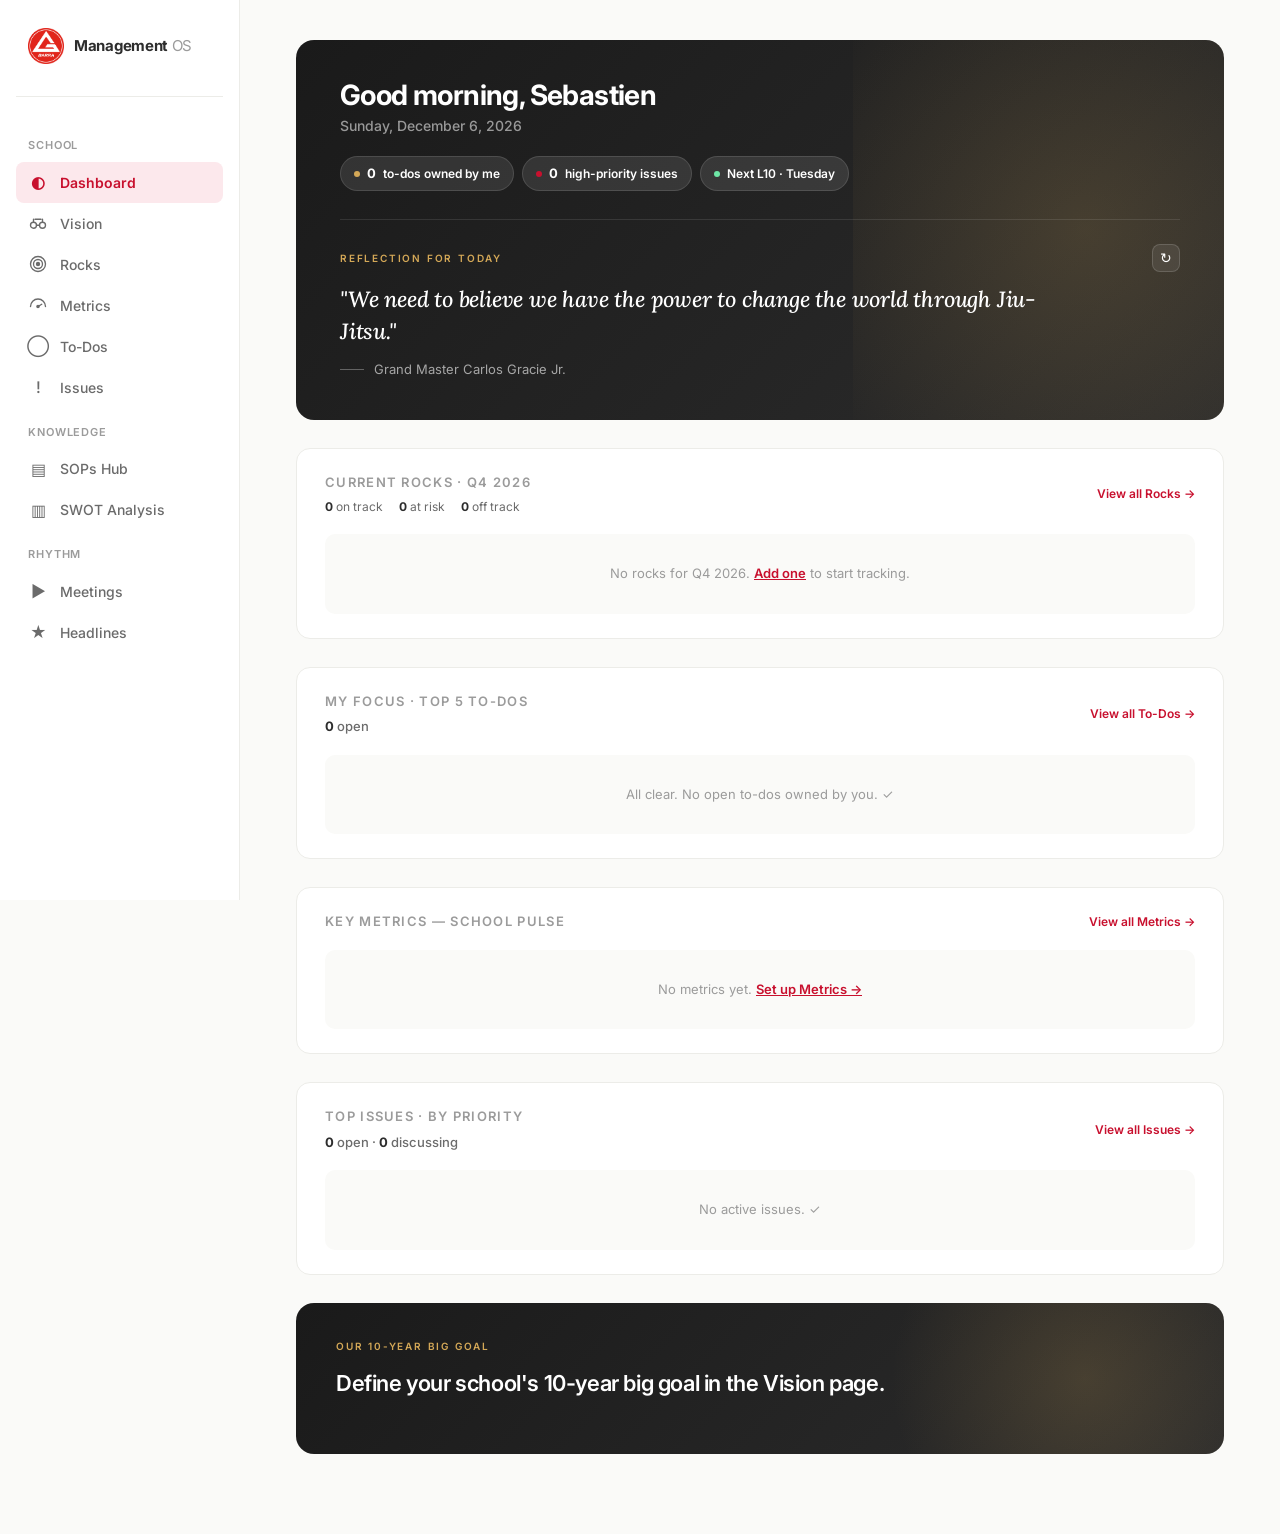
==== dashboard.html @ d7fe1050 "Add files via upload" ====
<!DOCTYPE html>
<html lang="en">
<head>
<meta charset="UTF-8">
<meta name="viewport" content="width=device-width, initial-scale=1.0">
<title>GB Platform — Dashboard</title>
<link href="https://fonts.googleapis.com/css2?family=Inter:wght@300;400;500;600;700;800&family=Lora:ital,wght@1,400;1,500&display=swap" rel="stylesheet">
<style>
  * { margin: 0; padding: 0; box-sizing: border-box; }

  :root {
    --gb-red: #C8102E;
    --gb-red-soft: #FCE8EC;
    --gb-dark: #1A1A1A;
    --text: #2D2D2D;
    --text-soft: #6B6B6B;
    --text-faint: #9B9B9B;
    --bg: #FAFAF8;
    --card: #FFFFFF;
    --border: #ECECE8;
    --accent: #D4A857;
    --green: #4A8F5E;
    --green-soft: #E8F4EC;
    --amber: #D97706;
    --amber-soft: #FEF3E2;
    --blue: #2563EB;
    --blue-soft: #DBEAFE;
    --purple: #6B46C1;
    --purple-soft: #EDE9FE;
    --shadow-sm: 0 1px 2px rgba(0,0,0,0.04);
    --shadow-md: 0 4px 16px rgba(0,0,0,0.06);
    --shadow-lg: 0 12px 32px rgba(0,0,0,0.10);
  }

  body {
    font-family: 'Inter', -apple-system, BlinkMacSystemFont, sans-serif;
    background: var(--bg);
    color: var(--text);
    line-height: 1.5;
    -webkit-font-smoothing: antialiased;
  }
  .app { display: grid; grid-template-columns: 240px 1fr; min-height: 100vh; }

  /* === SIDEBAR === */
  .sidebar {
    background: #FFFFFF;
    border-right: 1px solid var(--border);
    padding: 28px 16px;
    position: sticky; top: 0; height: 100vh;
  }
  .logo {
    display: flex; align-items: center; gap: 10px;
    padding: 0 12px 32px; border-bottom: 1px solid var(--border); margin-bottom: 24px;
  }
  .logo-mark { width: 36px; height: 36px; display: flex; align-items: center; justify-content: center; flex-shrink: 0; }
  .logo-mark img { width: 100%; height: 100%; display: block; object-fit: contain; }
  .logo-text { font-weight: 700; font-size: 15px; letter-spacing: -0.3px; }
  .logo-text span { color: var(--text-faint); font-weight: 400; }

  .nav-section {
    font-size: 11px; text-transform: uppercase; letter-spacing: 0.08em;
    color: var(--text-faint); padding: 16px 12px 8px; font-weight: 600;
  }
  .nav-item {
    display: flex; align-items: center; gap: 12px;
    padding: 10px 12px; border-radius: 8px;
    color: var(--text-soft); cursor: pointer;
    font-size: 14px; font-weight: 500; transition: all 0.15s;
  }
  .nav-item:hover { background: var(--bg); color: var(--text); }
  .nav-item.active { background: var(--gb-red-soft); color: var(--gb-red); font-weight: 600; }
  .nav-item .icon { font-size: 16px; width: 20px; height: 20px; display: inline-flex; align-items: center; justify-content: center; flex-shrink: 0; }
  .nav-item .icon svg { width: 18px; height: 18px; }

  /* === MAIN === */
  .main {
    padding: 40px 56px 80px;
    max-width: 1200px;
    display: flex;
    flex-direction: column;
    gap: 28px;
  }

  /* === GREETING / QUOTE === */
  .greeting-card {
    background: linear-gradient(135deg, #1A1A1A 0%, #2C2C2C 100%);
    color: white;
    border-radius: 18px;
    padding: 40px 44px;
    position: relative;
    overflow: hidden;
  }
  .greeting-card::after {
    content: '';
    position: absolute;
    top: -50%; right: -10%;
    width: 50%; height: 200%;
    background: radial-gradient(circle, rgba(212,168,87,0.18), transparent 70%);
    pointer-events: none;
  }
  .greeting-top {
    display: flex;
    justify-content: space-between;
    align-items: flex-start;
    margin-bottom: 28px;
    position: relative;
    z-index: 1;
    gap: 20px;
    flex-wrap: wrap;
  }
  .greeting-hello {
    font-size: 28px;
    font-weight: 700;
    letter-spacing: -0.6px;
    line-height: 1.1;
    margin-bottom: 4px;
  }
  .greeting-date {
    font-size: 14px;
    color: rgba(255,255,255,0.55);
    font-weight: 500;
  }
  .greeting-chips {
    display: flex;
    gap: 8px;
    flex-wrap: wrap;
  }
  .chip {
    display: inline-flex;
    align-items: center;
    gap: 7px;
    background: rgba(255,255,255,0.1);
    border: 1px solid rgba(255,255,255,0.12);
    color: white;
    padding: 7px 13px;
    border-radius: 20px;
    font-size: 12px;
    font-weight: 600;
    cursor: pointer;
    transition: all 0.15s;
  }
  .chip:hover { background: rgba(255,255,255,0.18); }
  .chip strong { font-weight: 700; font-size: 13px; }
  .chip .chip-dot { width: 6px; height: 6px; border-radius: 50%; }
  .chip-dot.red { background: var(--gb-red); }
  .chip-dot.amber { background: var(--accent); }
  .chip-dot.green { background: #6EE7A6; }

  .quote-block {
    position: relative;
    z-index: 1;
    border-top: 1px solid rgba(255,255,255,0.1);
    padding-top: 24px;
  }
  .quote-label {
    font-size: 10px;
    text-transform: uppercase;
    letter-spacing: 0.18em;
    color: var(--accent);
    font-weight: 600;
    margin-bottom: 12px;
  }
  .quote-text {
    font-family: 'Lora', Georgia, serif;
    font-style: italic;
    font-size: 22px;
    line-height: 1.45;
    color: white;
    font-weight: 500;
    margin-bottom: 12px;
    max-width: 720px;
    letter-spacing: -0.2px;
  }
  .quote-author {
    font-size: 13px;
    color: rgba(255,255,255,0.6);
    display: flex;
    align-items: center;
    gap: 10px;
  }
  .quote-author::before {
    content: '';
    width: 24px; height: 1px;
    background: rgba(255,255,255,0.3);
  }
  .quote-refresh {
    background: rgba(255,255,255,0.08);
    border: 1px solid rgba(255,255,255,0.15);
    color: white;
    width: 28px; height: 28px;
    border-radius: 8px;
    cursor: pointer;
    font-size: 14px;
    transition: all 0.15s;
    margin-left: auto;
    display: inline-flex; align-items: center; justify-content: center;
  }
  .quote-refresh:hover { background: rgba(255,255,255,0.18); transform: rotate(90deg); }

  /* === SECTION === */
  .section {
    background: white;
    border: 1px solid var(--border);
    border-radius: 14px;
    padding: 24px 28px;
  }
  .section-header {
    display: flex;
    justify-content: space-between;
    align-items: center;
    margin-bottom: 18px;
  }
  .section-title {
    font-size: 13px;
    text-transform: uppercase;
    letter-spacing: 0.1em;
    color: var(--text-faint);
    font-weight: 600;
  }
  .section-meta {
    font-size: 13px;
    color: var(--text-soft);
    font-weight: 500;
  }
  .view-all-link {
    font-size: 12px;
    color: var(--gb-red);
    font-weight: 600;
    text-decoration: none;
    transition: opacity 0.15s;
  }
  .view-all-link:hover { opacity: 0.7; }

  /* === ROCKS LIST === */
  .rock-list { display: flex; flex-direction: column; gap: 4px; }
  .rock-row {
    display: grid;
    grid-template-columns: 1fr 180px 60px 110px;
    gap: 16px;
    align-items: center;
    padding: 12px 0;
    cursor: pointer;
    transition: opacity 0.15s;
  }
  .rock-row + .rock-row { border-top: 1px solid var(--border); }
  .rock-row:hover { opacity: 0.7; }
  .rock-row.done { opacity: 0.55; }
  .rock-row.done .rock-title { text-decoration: line-through; color: var(--text-soft); }
  .rock-title {
    font-size: 14px;
    font-weight: 600;
    color: var(--gb-dark);
    overflow: hidden;
    text-overflow: ellipsis;
    white-space: nowrap;
  }
  .rock-progress-bar {
    height: 6px;
    background: var(--border);
    border-radius: 3px;
    overflow: hidden;
  }
  .rock-progress-fill {
    height: 100%;
    border-radius: 3px;
  }
  .rock-progress-fill.on-track { background: var(--green); }
  .rock-progress-fill.at-risk { background: var(--amber); }
  .rock-progress-fill.off-track { background: var(--gb-red); }
  .rock-progress-fill.done { background: var(--text-soft); }
  .rock-progress-pct {
    font-size: 12px;
    font-weight: 700;
    color: var(--text);
    text-align: right;
    font-feature-settings: "tnum";
  }
  .status-pill {
    display: inline-flex;
    align-items: center;
    gap: 5px;
    padding: 3px 10px;
    border-radius: 12px;
    font-size: 11px;
    font-weight: 700;
    text-transform: uppercase;
    letter-spacing: 0.04em;
    width: fit-content;
  }
  .status-pill .dot { width: 5px; height: 5px; border-radius: 50%; }
  .status-pill.on-track { background: var(--green-soft); color: var(--green); }
  .status-pill.on-track .dot { background: var(--green); }
  .status-pill.at-risk { background: var(--amber-soft); color: var(--amber); }
  .status-pill.at-risk .dot { background: var(--amber); }
  .status-pill.off-track { background: var(--gb-red-soft); color: var(--gb-red); }
  .status-pill.off-track .dot { background: var(--gb-red); }
  .status-pill.done { background: var(--bg); color: var(--text-soft); border: 1px solid var(--border); }
  .status-pill.done .dot { background: var(--text-soft); }

  .rocks-summary {
    display: flex;
    gap: 16px;
    align-items: center;
    font-size: 12px;
    color: var(--text-soft);
  }
  .rocks-summary span strong { color: var(--text); font-weight: 700; }

  /* === TO-DOS === */
  .todo-list { display: flex; flex-direction: column; gap: 4px; }
  .todo-row {
    display: grid;
    grid-template-columns: 24px 1fr 110px 100px;
    gap: 12px;
    align-items: center;
    padding: 12px 0;
    transition: opacity 0.15s;
  }
  .todo-row + .todo-row { border-top: 1px solid var(--border); }
  .todo-row.done .todo-title { text-decoration: line-through; color: var(--text-faint); }
  .todo-row.done { opacity: 0.55; }
  .todo-check {
    width: 22px; height: 22px;
    border-radius: 50%;
    border: 2px solid var(--border);
    background: white;
    display: flex; align-items: center; justify-content: center;
    color: white; font-size: 11px;
    cursor: pointer;
    transition: all 0.15s;
  }
  .todo-check:hover { border-color: var(--green); }
  .todo-check.done { background: var(--green); border-color: var(--green); }
  .todo-title {
    font-size: 14px;
    font-weight: 500;
    color: var(--text);
    overflow: hidden;
    text-overflow: ellipsis;
    white-space: nowrap;
    cursor: pointer;
  }
  .todo-title:hover { color: var(--gb-red); }
  .todo-status {
    font-size: 11px;
    font-weight: 700;
    padding: 3px 8px;
    border-radius: 10px;
    text-transform: uppercase;
    letter-spacing: 0.04em;
    width: fit-content;
  }
  .todo-status.not-started { background: var(--bg); color: var(--text-soft); border: 1px solid var(--border); }
  .todo-status.in-progress { background: var(--blue-soft); color: var(--blue); }
  .todo-status.blocked { background: var(--gb-red-soft); color: var(--gb-red); }
  .todo-due {
    font-size: 12px;
    color: var(--text-soft);
    font-weight: 500;
    font-feature-settings: "tnum";
    text-align: right;
  }
  .todo-due.overdue { color: var(--gb-red); font-weight: 700; }
  .todo-due.soon { color: var(--amber); font-weight: 600; }

  /* === KPI GRID === */
  .kpi-grid {
    display: grid;
    grid-template-columns: repeat(4, 1fr);
    gap: 14px;
  }
  .kpi-card {
    background: white;
    border: 1px solid var(--border);
    border-radius: 14px;
    padding: 20px;
    cursor: pointer;
    transition: all 0.15s;
    position: relative;
    display: flex;
    flex-direction: column;
    gap: 10px;
    min-height: 180px;
  }
  .kpi-card:hover {
    border-color: var(--text-soft);
    transform: translateY(-2px);
    box-shadow: var(--shadow-md);
  }
  .kpi-card.on-track { border-top: 3px solid var(--green); }
  .kpi-card.at-risk { border-top: 3px solid var(--amber); }
  .kpi-card.off-track { border-top: 3px solid var(--gb-red); }
  .kpi-name {
    font-size: 12px;
    font-weight: 600;
    color: var(--text-soft);
    line-height: 1.3;
  }
  .kpi-value {
    font-size: 28px;
    font-weight: 700;
    letter-spacing: -1px;
    color: var(--gb-dark);
    line-height: 1;
  }
  .kpi-value .unit {
    font-size: 14px;
    color: var(--text-faint);
    font-weight: 500;
  }
  .kpi-meta {
    display: flex;
    align-items: center;
    justify-content: space-between;
    font-size: 11px;
    color: var(--text-soft);
  }
  .kpi-trend {
    font-weight: 700;
    padding: 2px 7px;
    border-radius: 5px;
  }
  .kpi-trend.up-good, .kpi-trend.down-good { background: var(--green-soft); color: var(--green); }
  .kpi-trend.up-bad, .kpi-trend.down-bad { background: var(--gb-red-soft); color: var(--gb-red); }
  .kpi-trend.flat { background: var(--bg); color: var(--text-soft); }
  .kpi-sparkline {
    margin-top: auto;
    height: 38px;
  }

  /* === ISSUES === */
  .issue-list { display: flex; flex-direction: column; gap: 4px; }
  .issue-row {
    display: grid;
    grid-template-columns: 80px 1fr 130px 100px;
    gap: 14px;
    align-items: center;
    padding: 12px 0;
    cursor: pointer;
    transition: opacity 0.15s;
  }
  .issue-row + .issue-row { border-top: 1px solid var(--border); }
  .issue-row:hover { opacity: 0.7; }
  .priority-pill {
    display: inline-flex; align-items: center; gap: 5px;
    padding: 3px 9px; border-radius: 12px;
    font-size: 10px; font-weight: 700;
    text-transform: uppercase; letter-spacing: 0.05em;
    width: fit-content;
  }
  .priority-pill .dot { width: 5px; height: 5px; border-radius: 50%; }
  .priority-pill.critical { background: var(--gb-red); color: white; }
  .priority-pill.critical .dot { background: white; }
  .priority-pill.high { background: var(--gb-red-soft); color: var(--gb-red); }
  .priority-pill.high .dot { background: var(--gb-red); }
  .priority-pill.medium { background: var(--amber-soft); color: var(--amber); }
  .priority-pill.medium .dot { background: var(--amber); }
  .priority-pill.low { background: var(--bg); color: var(--text-soft); border: 1px solid var(--border); }
  .priority-pill.low .dot { background: var(--text-soft); }
  .issue-title {
    font-size: 14px;
    font-weight: 600;
    color: var(--gb-dark);
    overflow: hidden;
    text-overflow: ellipsis;
    white-space: nowrap;
  }
  .issue-category {
    font-size: 11px;
    color: var(--text-soft);
    font-weight: 500;
    overflow: hidden;
    text-overflow: ellipsis;
  }

  /* === VISION CARD === */
  .vision-card {
    background: linear-gradient(135deg, #1A1A1A 0%, #2C2C2C 100%);
    color: white;
    border-radius: 18px;
    padding: 36px 40px;
    position: relative;
    overflow: hidden;
    cursor: pointer;
    transition: transform 0.2s;
  }
  .vision-card:hover { transform: translateY(-2px); }
  .vision-card::after {
    content: '';
    position: absolute;
    top: -50%; right: -10%;
    width: 50%; height: 200%;
    background: radial-gradient(circle, rgba(212,168,87,0.18), transparent 70%);
  }
  .vision-label {
    font-size: 10px;
    text-transform: uppercase;
    letter-spacing: 0.18em;
    color: var(--accent);
    font-weight: 600;
    margin-bottom: 14px;
    position: relative; z-index: 1;
  }
  .vision-statement {
    font-size: 22px;
    font-weight: 600;
    line-height: 1.4;
    color: white;
    letter-spacing: -0.4px;
    margin-bottom: 20px;
    max-width: 720px;
    position: relative; z-index: 1;
  }
  .vision-meta {
    display: flex; gap: 26px;
    font-size: 13px;
    color: rgba(255,255,255,0.6);
    position: relative; z-index: 1;
  }
  .vision-meta strong { color: white; font-weight: 700; font-size: 15px; }

  /* === EMPTY STATES === */
  .empty {
    padding: 30px 20px;
    text-align: center;
    color: var(--text-faint);
    font-size: 13px;
    background: var(--bg);
    border-radius: 10px;
  }

  /* === SVG sparkline === */
  .sparkline {
    width: 100%;
    height: 100%;
    display: block;
  }
</style>
</head>
<body>

<div class="app">
  <aside class="sidebar">
    <div class="logo">
      <div class="logo-mark"><img src="gracie-barra-logo.png.png" alt="Gracie Barra"></div>
      <div class="logo-text">Management <span>OS</span></div>
    </div>

    <div class="nav-section">School</div>
    <div class="nav-item active"><span class="icon">◐</span> Dashboard</div>
    <div class="nav-item" onclick="location.href='vision.html'"><span class="icon"><svg viewBox="0 0 24 24" fill="none" stroke="currentColor" stroke-width="1.8" stroke-linecap="round" stroke-linejoin="round"><circle cx="6" cy="15" r="4"/><circle cx="18" cy="15" r="4"/><path d="M6 11V7m12 4V7M8 7h8"/><path d="M10 15h4"/></svg></span> Vision</div>
    <div class="nav-item" onclick="location.href='rocks.html'"><span class="icon"><svg viewBox="0 0 24 24" fill="none" stroke="currentColor" stroke-width="1.8" stroke-linecap="round" stroke-linejoin="round"><circle cx="12" cy="12" r="10"/><circle cx="12" cy="12" r="6"/><circle cx="12" cy="12" r="2" fill="currentColor"/></svg></span> Rocks</div>
    <div class="nav-item" onclick="location.href='metrics.html'"><span class="icon"><svg viewBox="0 0 24 24" fill="none" stroke="currentColor" stroke-width="1.8" stroke-linecap="round" stroke-linejoin="round"><path d="M2 14a10 10 0 0 1 20 0"/><path d="M12 14l5-3"/><circle cx="12" cy="14" r="1.5" fill="currentColor"/></svg></span> Metrics</div>
    <div class="nav-item" onclick="location.href='todos.html'"><span class="icon">◯</span> To-Dos</div>
    <div class="nav-item" onclick="location.href='issues.html'"><span class="icon">!</span> Issues</div>

    <div class="nav-section">Knowledge</div>
    <div class="nav-item" onclick="location.href='sops.html'"><span class="icon">▤</span> SOPs Hub</div>
    <div class="nav-item" onclick="location.href='swot.html'"><span class="icon">▥</span> SWOT Analysis</div>

    <div class="nav-section">Rhythm</div>
    <div class="nav-item" onclick="location.href='meetings.html'"><span class="icon">▶</span> Meetings</div>
    <div class="nav-item"><span class="icon">★</span> Headlines</div>
  </aside>

  <main class="main">
    <!-- GREETING -->
    <section class="greeting-card">
      <div class="greeting-top">
        <div>
          <div class="greeting-hello" id="greetingHello">Good morning, Sebastien</div>
          <div class="greeting-date" id="greetingDate"></div>
        </div>
        <div class="greeting-chips" id="greetingChips"></div>
      </div>
      <div class="quote-block">
        <div class="quote-label" style="display:flex; align-items:center; justify-content:space-between;">
          <span>Reflection for today</span>
          <button class="quote-refresh" onclick="nextQuote()" title="Show another quote">↻</button>
        </div>
        <div class="quote-text" id="quoteText"></div>
        <div class="quote-author" id="quoteAuthor"></div>
      </div>
    </section>

    <!-- CURRENT ROCKS -->
    <section class="section">
      <div class="section-header">
        <div>
          <div class="section-title">Current Rocks · <span id="rocksQuarter"></span></div>
          <div class="rocks-summary" id="rocksSummary" style="margin-top: 6px;"></div>
        </div>
        <a class="view-all-link" href="rocks.html">View all Rocks →</a>
      </div>
      <div id="rocksList"></div>
    </section>

    <!-- TOP TO-DOS -->
    <section class="section">
      <div class="section-header">
        <div>
          <div class="section-title">My Focus · Top 5 To-Dos</div>
          <div class="section-meta" id="todosMeta" style="margin-top: 6px;"></div>
        </div>
        <a class="view-all-link" href="todos.html">View all To-Dos →</a>
      </div>
      <div id="todosList"></div>
    </section>

    <!-- KEY METRICS -->
    <section class="section">
      <div class="section-header">
        <div class="section-title">Key Metrics — School Pulse</div>
        <a class="view-all-link" href="metrics.html">View all Metrics →</a>
      </div>
      <div class="kpi-grid" id="kpiGrid"></div>
    </section>

    <!-- TOP ISSUES -->
    <section class="section">
      <div class="section-header">
        <div>
          <div class="section-title">Top Issues · By Priority</div>
          <div class="section-meta" id="issuesMeta" style="margin-top: 6px;"></div>
        </div>
        <a class="view-all-link" href="issues.html">View all Issues →</a>
      </div>
      <div id="issuesList"></div>
    </section>

    <!-- VISION TOUCHSTONE -->
    <section class="vision-card" onclick="location.href='vision.html'">
      <div class="vision-label" id="visionLabel">The Long Game</div>
      <div class="vision-statement" id="visionStatement"></div>
      <div class="vision-meta" id="visionMeta"></div>
    </section>
  </main>
</div>

<script>
  // ============================================================
  // QUOTES — Carlos Gracie Jr. + Gracie Barra philosophy
  // Edit this array to add your own real quotes from your archive.
  // ============================================================
  const QUOTES = [
    { text: "We need to believe we have the power to change the world through Jiu-Jitsu.", author: "Grand Master Carlos Gracie Jr." },
    { text: "Jiu-Jitsu for everyone.", author: "Grand Master Carlos Gracie Jr." },
    { text: "Organized for the brotherhood.", author: "Gracie Barra philosophy" },
    { text: "On the mat we are all equal — there is no rank for character.", author: "Gracie Barra philosophy" },
    { text: "The black belt is a white belt who never stopped showing up.", author: "Jiu-Jitsu wisdom" },
    { text: "Leave your ego at the door of the academy.", author: "Gracie Barra philosophy" },
    { text: "Discipline is the bridge between the school you have and the school you want.", author: "Leadership wisdom" },
    { text: "A great academy is not built in a day — it is built every day.", author: "Gracie Barra philosophy" },
    { text: "Lead by example, on the mat and off it.", author: "Gracie Barra philosophy" }
  ];

  // ============================================================
  // STORAGE KEYS — pull data from the other modules
  // ============================================================
  const ROCKS_KEY = 'gb_rocks_data_v1';
  const TODOS_KEY = 'gb_todos_data_v1';
  const METRICS_KEY = 'gb_metrics_data_v1';
  const ISSUES_KEY = 'gb_issues_data_v1';
  const VISION_KEY = 'gb_vision_data_v1';
  const DASH_KEY = 'gb_dashboard_state_v1';

  const ME = 'Sebastien G.';

  // ============================================================
  // HELPERS
  // ============================================================
  function escapeHtml(s) {
    return String(s ?? '').replace(/[&<>"']/g, c => ({ '&':'&amp;','<':'&lt;','>':'&gt;','"':'&quot;',"'":'&#39;' }[c]));
  }
  function loadFromStorage(key) {
    try {
      const raw = localStorage.getItem(key);
      return raw ? JSON.parse(raw) : null;
    } catch (e) { return null; }
  }
  function saveTodos(td) { localStorage.setItem(TODOS_KEY, JSON.stringify(td)); }

  function formatValue(v, unit) {
    if (v === null || v === undefined) return '—';
    if (unit === '€') return '€' + Number(v).toLocaleString();
    if (unit === '%') return v + '%';
    if (unit === '') return Number(v).toLocaleString();
    return v + ' ' + unit;
  }

  function dayOfYear() {
    const now = new Date();
    const start = new Date(now.getFullYear(), 0, 0);
    return Math.floor((now - start) / 86400000);
  }

  function getCurrentQuarter() {
    const now = new Date();
    const m = now.getMonth();
    const q = m < 3 ? 'Q1' : m < 6 ? 'Q2' : m < 9 ? 'Q3' : 'Q4';
    return { quarter: q, year: now.getFullYear() };
  }

  // ============================================================
  // GREETING
  // ============================================================
  function renderGreeting() {
    const now = new Date();
    const hour = now.getHours();
    const greet = hour < 12 ? 'Good morning' : hour < 18 ? 'Good afternoon' : 'Good evening';
    document.getElementById('greetingHello').textContent = `${greet}, Sebastien`;
    document.getElementById('greetingDate').textContent = now.toLocaleDateString('en-US', { weekday: 'long', month: 'long', day: 'numeric', year: 'numeric' });

    // Quick chips: open to-dos for me, top issues, next meeting
    const todos = (loadFromStorage(TODOS_KEY)?.todos) || [];
    const myOpenTodos = todos.filter(t => t.owner === ME && t.status !== 'done').length;
    const issues = (loadFromStorage(ISSUES_KEY)?.issues) || [];
    const criticalIssues = issues.filter(i => (i.status === 'open' || i.status === 'discussing') && (i.priority === 'critical' || i.priority === 'high')).length;

    document.getElementById('greetingChips').innerHTML = `
      <a class="chip" href="todos.html" style="text-decoration:none;"><span class="chip-dot amber"></span><strong>${myOpenTodos}</strong> to-dos owned by me</a>
      <a class="chip" href="issues.html" style="text-decoration:none;"><span class="chip-dot red"></span><strong>${criticalIssues}</strong> high-priority issues</a>
      <a class="chip" href="meetings.html" style="text-decoration:none;"><span class="chip-dot green"></span>Next L10 · Tuesday</a>
    `;
  }

  // ============================================================
  // QUOTES
  // ============================================================
  let quoteIndex = 0;
  function renderQuote() {
    const q = QUOTES[quoteIndex % QUOTES.length];
    document.getElementById('quoteText').textContent = `"${q.text}"`;
    document.getElementById('quoteAuthor').innerHTML = q.author;
  }
  window.nextQuote = function() {
    quoteIndex = (quoteIndex + 1) % QUOTES.length;
    renderQuote();
  };

  // Always start at the first quote on page load.
  // The refresh button cycles through the rest in-memory (no persistence).
  function initQuoteIndex() {
    quoteIndex = 0;
    // Clear any old saved state from previous version
    localStorage.removeItem(DASH_KEY);
  }

  // ============================================================
  // ROCKS
  // ============================================================
  function renderRocks() {
    const rocksData = loadFromStorage(ROCKS_KEY);
    const { quarter, year } = getCurrentQuarter();
    document.getElementById('rocksQuarter').textContent = `${quarter} ${year}`;

    const all = rocksData?.rocks || [];
    const current = all.filter(r => r.quarter === quarter && r.year === year);

    // Summary
    const onTrack = current.filter(r => r.status === 'on-track').length;
    const atRisk = current.filter(r => r.status === 'at-risk').length;
    const offTrack = current.filter(r => r.status === 'off-track').length;
    const done = current.filter(r => r.status === 'done').length;
    document.getElementById('rocksSummary').innerHTML = `
      <span><strong>${onTrack}</strong> on track</span>
      <span><strong>${atRisk}</strong> at risk</span>
      <span><strong>${offTrack}</strong> off track</span>
      ${done > 0 ? `<span><strong>${done}</strong> done</span>` : ''}
    `;

    if (current.length === 0) {
      document.getElementById('rocksList').innerHTML = `<div class="empty">No rocks for ${quarter} ${year}. <a href="rocks.html" style="color:var(--gb-red); font-weight:600;">Add one</a> to start tracking.</div>`;
      return;
    }

    // Sort: at-risk and off-track first, then on-track, then done
    const order = { 'at-risk': 0, 'off-track': 1, 'on-track': 2, 'done': 3 };
    const sorted = [...current].sort((a, b) => (order[a.status] ?? 99) - (order[b.status] ?? 99));

    document.getElementById('rocksList').innerHTML = `
      <div class="rock-list">
        ${sorted.map(r => {
          const statusText = r.status === 'on-track' ? 'On Track' : r.status === 'at-risk' ? 'At Risk' : r.status === 'off-track' ? 'Off Track' : 'Done';
          return `
            <div class="rock-row ${r.status === 'done' ? 'done' : ''}" onclick="location.href='rocks.html'">
              <div class="rock-title" title="${escapeHtml(r.title)}">${escapeHtml(r.title)}</div>
              <div class="rock-progress-bar"><div class="rock-progress-fill ${r.status}" style="width: ${r.progress}%"></div></div>
              <div class="rock-progress-pct">${r.progress}%</div>
              <div class="status-pill ${r.status}"><span class="dot"></span>${statusText}</div>
            </div>
          `;
        }).join('')}
      </div>
    `;
  }

  // ============================================================
  // TO-DOS
  // ============================================================
  function fmtDate(iso) {
    if (!iso) return '—';
    const d = new Date(iso);
    return d.toLocaleDateString('en-US', { month: 'short', day: 'numeric' });
  }
  function dueDateClass(iso, status) {
    if (!iso || status === 'done') return '';
    const today = new Date(); today.setHours(0,0,0,0);
    const d = new Date(iso); d.setHours(0,0,0,0);
    const diffDays = Math.round((d - today) / (1000*60*60*24));
    if (diffDays < 0) return 'overdue';
    if (diffDays <= 2) return 'soon';
    return '';
  }

  function renderTodos() {
    const todosData = loadFromStorage(TODOS_KEY);
    const all = todosData?.todos || [];

    // My open to-dos, sorted by due date ascending (overdue first)
    const mine = all
      .filter(t => t.owner === ME && t.status !== 'done')
      .sort((a, b) => {
        if (!a.dueDate) return 1;
        if (!b.dueDate) return -1;
        return new Date(a.dueDate) - new Date(b.dueDate);
      })
      .slice(0, 5);

    const totalOpen = all.filter(t => t.owner === ME && t.status !== 'done').length;
    const overdueCount = all.filter(t => {
      if (t.owner !== ME || t.status === 'done' || !t.dueDate) return false;
      const d = new Date(t.dueDate);
      const today = new Date(); today.setHours(0,0,0,0); d.setHours(0,0,0,0);
      return d < today;
    }).length;

    document.getElementById('todosMeta').innerHTML = `
      <strong style="color:var(--text);">${totalOpen}</strong> open${overdueCount > 0 ? ` · <strong style="color:var(--gb-red);">${overdueCount} overdue</strong>` : ''}
    `;

    if (mine.length === 0) {
      document.getElementById('todosList').innerHTML = `<div class="empty">All clear. No open to-dos owned by you. ✓</div>`;
      return;
    }

    document.getElementById('todosList').innerHTML = `
      <div class="todo-list">
        ${mine.map(t => {
          const statusText = t.status === 'not-started' ? 'Not Started' : t.status === 'in-progress' ? 'In Progress' : t.status === 'blocked' ? 'Blocked' : t.status;
          const dueClass = dueDateClass(t.dueDate, t.status);
          return `
            <div class="todo-row ${t.status === 'done' ? 'done' : ''}">
              <div class="todo-check ${t.status === 'done' ? 'done' : ''}" onclick="toggleTodo('${t.id}')">${t.status === 'done' ? '✓' : ''}</div>
              <div class="todo-title" title="${escapeHtml(t.title)}" onclick="location.href='todos.html'">${escapeHtml(t.title)}</div>
              <div class="todo-status ${t.status}">${statusText}</div>
              <div class="todo-due ${dueClass}">${fmtDate(t.dueDate)}</div>
            </div>
          `;
        }).join('')}
      </div>
    `;
  }

  window.toggleTodo = function(id) {
    const td = loadFromStorage(TODOS_KEY) || { todos: [] };
    const t = (td.todos || []).find(x => x.id === id);
    if (!t) return;
    t.status = t.status === 'done' ? 'not-started' : 'done';
    saveTodos(td);
    renderTodos();
    renderGreeting(); // refresh chip count
  };

  // ============================================================
  // KEY METRICS
  // ============================================================
  function getKpiStatus(k) {
    const latest = k.values?.[k.values.length - 1]?.v;
    if (latest === undefined || latest === null) return 'off-track';
    if (k.direction === 'above') {
      if (latest >= k.target) return 'on-track';
      if (latest >= k.target * 0.85) return 'at-risk';
      return 'off-track';
    } else {
      if (latest <= k.target) return 'on-track';
      if (latest <= k.target * 1.15) return 'at-risk';
      return 'off-track';
    }
  }
  function getTrend(k) {
    const v = k.values;
    if (!v || v.length < 2) return { pct: 0, direction: 'flat' };
    const last = v[v.length - 1].v;
    const prev = v[v.length - 2].v;
    if (prev === 0) return { pct: 0, direction: 'flat' };
    const pct = ((last - prev) / Math.abs(prev)) * 100;
    let direction = 'flat';
    if (pct > 1) direction = 'up';
    else if (pct < -1) direction = 'down';
    return { pct: Math.abs(pct).toFixed(1), direction };
  }
  function trendClass(k) {
    const t = getTrend(k);
    if (t.direction === 'flat') return 'flat';
    const goingUp = t.direction === 'up';
    const aboveGood = k.direction === 'above';
    const isGood = (goingUp && aboveGood) || (!goingUp && !aboveGood);
    if (isGood) return goingUp ? 'up-good' : 'down-good';
    return goingUp ? 'up-bad' : 'down-bad';
  }
  function getValueColor(k, val) {
    if (k.direction === 'above') return val >= k.target ? '#4A8F5E' : '#C8102E';
    return val <= k.target ? '#4A8F5E' : '#C8102E';
  }

  function renderSparkline(k) {
    const w = 260, h = 38, padding = 5;
    const values = k.values?.map(v => v.v) || [];
    if (values.length === 0) return '';
    const min = Math.min(...values, k.target);
    const max = Math.max(...values, k.target);
    const pad = (max - min) * 0.1 || 1;
    const yMin = min - pad, yMax = max + pad;
    const yRange = yMax - yMin || 1;
    const stepX = (w - padding * 2) / Math.max(values.length - 1, 1);
    const points = values.map((v, i) => {
      const x = padding + i * stepX;
      const y = padding + (1 - (v - yMin) / yRange) * (h - padding * 2);
      return [x, y];
    });
    const targetY = padding + (1 - (k.target - yMin) / yRange) * (h - padding * 2);
    const linePath = points.map((p, i) => (i === 0 ? 'M' : 'L') + p[0].toFixed(1) + ',' + p[1].toFixed(1)).join(' ');
    let svg = `<svg class="sparkline" viewBox="0 0 ${w} ${h}" preserveAspectRatio="none">`;
    svg += `<line x1="${padding}" y1="${targetY.toFixed(1)}" x2="${w-padding}" y2="${targetY.toFixed(1)}" stroke="#9B9B9B" stroke-width="1" stroke-dasharray="2,2"/>`;
    svg += `<path d="${linePath}" fill="none" stroke="#6B6B6B" stroke-width="1.3" stroke-linecap="round" stroke-linejoin="round" opacity="0.35"/>`;
    points.forEach((p, i) => {
      svg += `<circle cx="${p[0].toFixed(1)}" cy="${p[1].toFixed(1)}" r="2.8" fill="${getValueColor(k, values[i])}" stroke="white" stroke-width="1.3"/>`;
    });
    svg += '</svg>';
    return svg;
  }

  function renderKpis() {
    const metricsData = loadFromStorage(METRICS_KEY);
    const kpis = metricsData?.kpis || [];
    // Pick 4 KPIs from "overall" role
    const overall = kpis.filter(k => k.role === 'overall');
    const pick = ['Active members', 'Monthly revenue', 'Class attendance avg', 'Member churn rate'];
    const featured = pick.map(name => overall.find(k => k.name === name)).filter(Boolean);
    // Fallback: first 4 overall KPIs
    const final = featured.length === 4 ? featured : overall.slice(0, 4);

    if (final.length === 0) {
      document.getElementById('kpiGrid').innerHTML = `<div class="empty" style="grid-column: 1 / -1;">No metrics yet. <a href="metrics.html" style="color:var(--gb-red); font-weight:600;">Set up Metrics →</a></div>`;
      return;
    }

    document.getElementById('kpiGrid').innerHTML = final.map(k => {
      const status = getKpiStatus(k);
      const trend = getTrend(k);
      const trendC = trendClass(k);
      const arrow = trend.direction === 'up' ? '↑' : trend.direction === 'down' ? '↓' : '→';
      const latest = k.values?.[k.values.length - 1]?.v;
      return `
        <div class="kpi-card ${status}" onclick="location.href='metrics.html'">
          <div class="kpi-name">${escapeHtml(k.name)}</div>
          <div class="kpi-value">${formatValue(latest, k.unit)}</div>
          <div class="kpi-meta">
            <span>Target ${formatValue(k.target, k.unit)}</span>
            <span class="kpi-trend ${trendC}">${arrow} ${trend.pct}%</span>
          </div>
          <div class="kpi-sparkline">${renderSparkline(k)}</div>
        </div>
      `;
    }).join('');
  }

  // ============================================================
  // ISSUES
  // ============================================================
  function renderIssues() {
    const issuesData = loadFromStorage(ISSUES_KEY);
    const all = issuesData?.issues || [];
    const active = all.filter(i => i.status === 'open' || i.status === 'discussing');
    const priorityOrder = { critical: 0, high: 1, medium: 2, low: 3 };
    const top3 = [...active]
      .sort((a, b) => (priorityOrder[a.priority] ?? 99) - (priorityOrder[b.priority] ?? 99))
      .slice(0, 3);

    const openCount = all.filter(i => i.status === 'open').length;
    const discussCount = all.filter(i => i.status === 'discussing').length;
    document.getElementById('issuesMeta').innerHTML = `
      <strong style="color:var(--text);">${openCount}</strong> open · <strong style="color:var(--text);">${discussCount}</strong> discussing
    `;

    if (top3.length === 0) {
      document.getElementById('issuesList').innerHTML = `<div class="empty">No active issues. ✓</div>`;
      return;
    }

    document.getElementById('issuesList').innerHTML = `
      <div class="issue-list">
        ${top3.map(i => {
          const priorityText = i.priority.charAt(0).toUpperCase() + i.priority.slice(1);
          const statusText = i.status === 'open' ? 'Open' : 'Discussing';
          return `
            <div class="issue-row" onclick="location.href='issues.html'">
              <div class="priority-pill ${i.priority}"><span class="dot"></span>${priorityText}</div>
              <div class="issue-title" title="${escapeHtml(i.title)}">${escapeHtml(i.title)}</div>
              <div class="issue-category">${escapeHtml(i.category)} · ${escapeHtml(i.owner)}</div>
              <div class="status-pill ${i.status}"><span class="dot"></span>${statusText}</div>
            </div>
          `;
        }).join('')}
      </div>
    `;
  }

  // ============================================================
  // VISION
  // ============================================================
  function renderVision() {
    const visionData = loadFromStorage(VISION_KEY);
    const ten = visionData?.ten;
    if (!ten) {
      document.getElementById('visionLabel').textContent = 'Our 10-Year Big Goal';
      document.getElementById('visionStatement').textContent = 'Define your school\'s 10-year big goal in the Vision page.';
      document.getElementById('visionMeta').innerHTML = '';
      return;
    }
    const yearStr = ten.year ? ` · ${ten.year}` : '';
    document.getElementById('visionLabel').textContent = `Our 10-Year Big Goal${yearStr}`;
    document.getElementById('visionStatement').textContent = ten.title || '';
    const stats = ten.stats || [];
    document.getElementById('visionMeta').innerHTML = stats.slice(0, 3).map(s => `<div><strong>${escapeHtml(s.value)}</strong> ${escapeHtml(s.label)}</div>`).join('');
  }

  // ============================================================
  // CROSS-TAB SYNC
  // ============================================================
  window.addEventListener('storage', e => {
    if (e.key === TODOS_KEY) { renderTodos(); renderGreeting(); }
    if (e.key === ROCKS_KEY) renderRocks();
    if (e.key === METRICS_KEY) renderKpis();
    if (e.key === ISSUES_KEY) { renderIssues(); renderGreeting(); }
    if (e.key === VISION_KEY) renderVision();
  });

  // ============================================================
  // INIT
  // ============================================================
  initQuoteIndex();
  renderGreeting();
  renderQuote();
  renderRocks();
  renderTodos();
  renderKpis();
  renderIssues();
  renderVision();
</script>

</body>
</html>
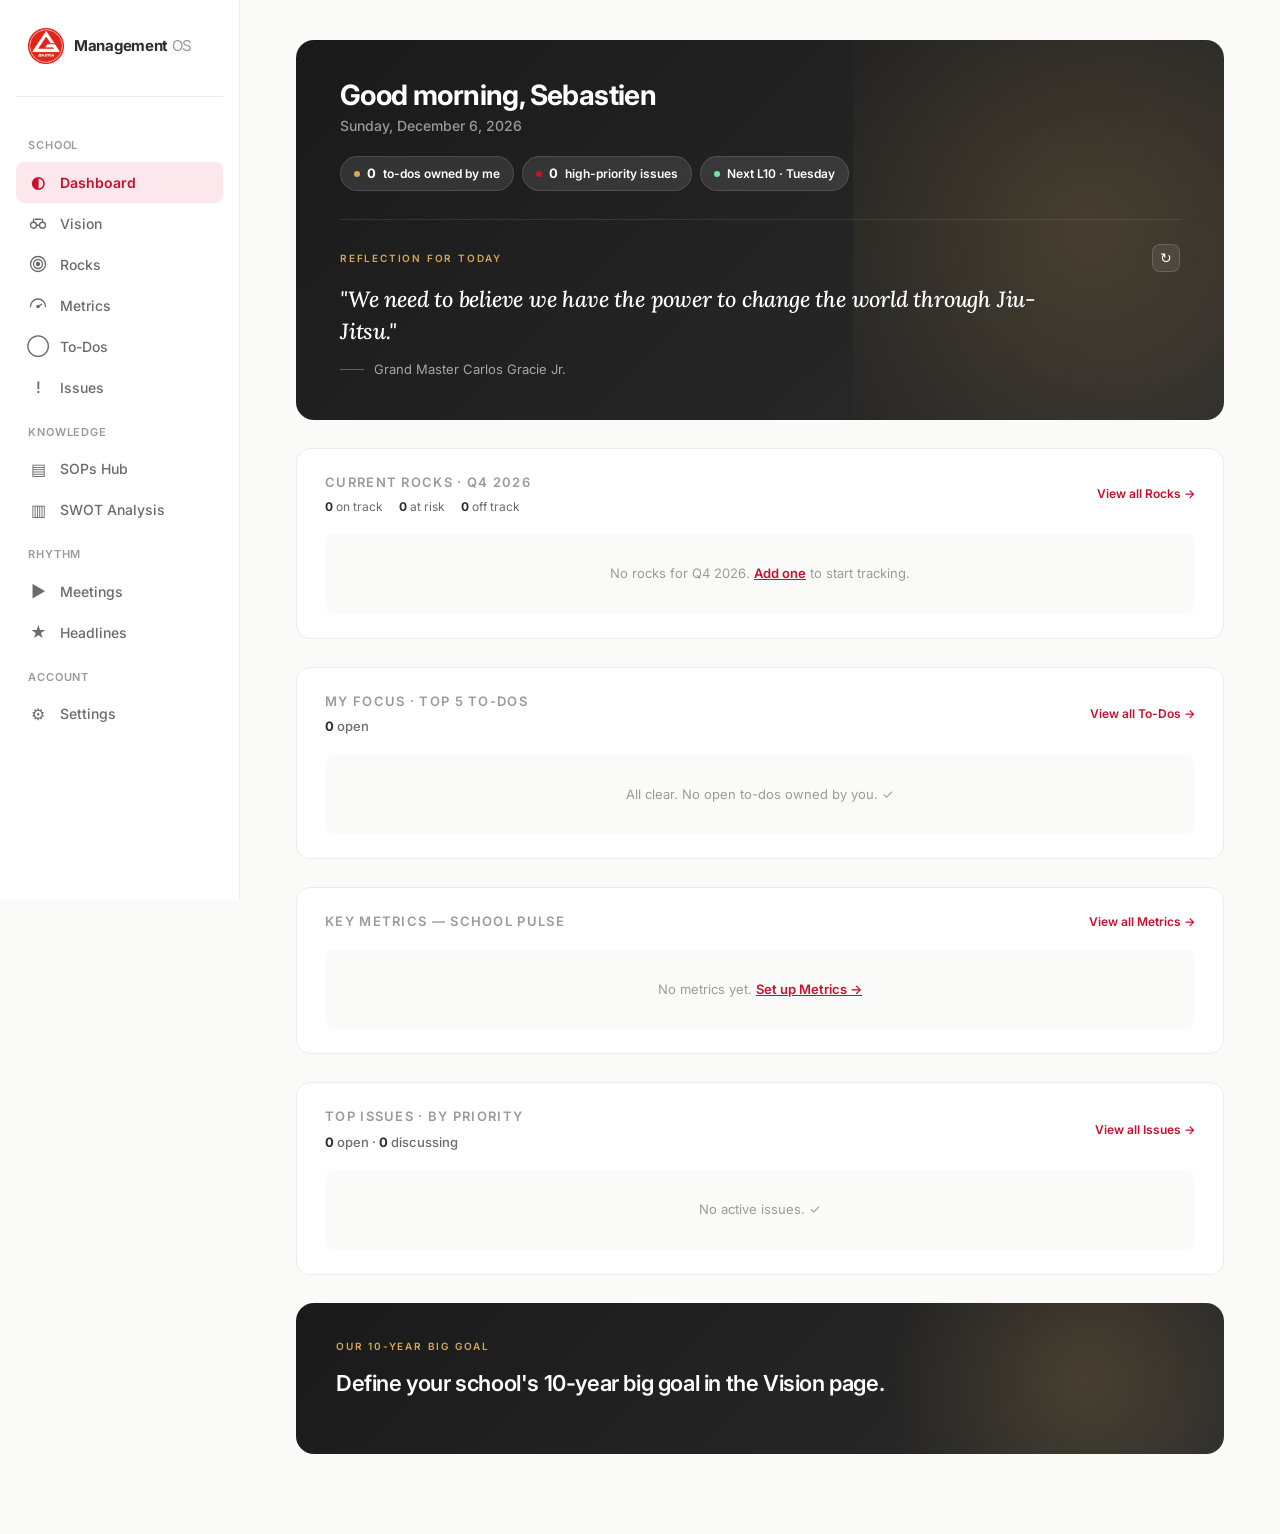
==== commit aea8dec5: "Add files via upload" ====
--- a/dashboard.html
+++ b/dashboard.html
@@ -536,6 +536,8 @@
     display: block;
   }
 </style>
+<link rel="stylesheet" href="responsive.css">
+<script src="responsive.js" defer></script>
 </head>
 <body>
 
@@ -561,6 +563,9 @@
     <div class="nav-section">Rhythm</div>
     <div class="nav-item" onclick="location.href='meetings.html'"><span class="icon">▶</span> Meetings</div>
     <div class="nav-item"><span class="icon">★</span> Headlines</div>
+
+    <div class="nav-section">Account</div>
+    <div class="nav-item" onclick="location.href=&#39;settings.html&#39;"><span class="icon">⚙</span> Settings</div>
   </aside>
 
   <main class="main">
--- a/responsive.css
+++ b/responsive.css
@@ -0,0 +1,290 @@
+/* ============================================================
+   GB Management OS — Responsive layer
+   Shared across all pages. Loaded after each page's own styles.
+   ============================================================ */
+
+/* === MOBILE NAV TOGGLE (injected by responsive.js) === */
+.mobile-nav-toggle {
+  display: none;
+  position: fixed;
+  top: 14px;
+  left: 14px;
+  width: 44px;
+  height: 44px;
+  background: #1A1A1A;
+  color: white;
+  border: none;
+  border-radius: 10px;
+  font-size: 20px;
+  cursor: pointer;
+  z-index: 95;
+  align-items: center;
+  justify-content: center;
+  box-shadow: 0 4px 14px rgba(0,0,0,0.22);
+  font-family: inherit;
+}
+.mobile-nav-toggle:active { transform: scale(0.96); }
+
+.sidebar-overlay {
+  display: none;
+  position: fixed;
+  inset: 0;
+  background: rgba(0,0,0,0.45);
+  z-index: 88;
+  opacity: 0;
+  transition: opacity 0.25s;
+}
+.sidebar-overlay.open { opacity: 1; }
+
+/* === TABLET (max 1024px) === */
+@media (max-width: 1024px) {
+  .main { padding: 36px 36px 60px !important; }
+  /* Stat grids tighten */
+  .stats-bar { grid-template-columns: repeat(2, 1fr) !important; }
+  /* Past meetings rows compress */
+  .past-row {
+    grid-template-columns: 90px 1fr 80px 70px 80px 28px !important;
+    gap: 12px !important;
+  }
+}
+
+/* === MOBILE (max 768px) === */
+@media (max-width: 768px) {
+  /* App layout — sidebar becomes drawer */
+  .app { grid-template-columns: 1fr !important; }
+
+  .sidebar {
+    position: fixed !important;
+    top: 0;
+    left: 0;
+    width: 260px !important;
+    height: 100vh !important;
+    z-index: 90;
+    transform: translateX(-100%);
+    transition: transform 0.3s cubic-bezier(0.4, 0, 0.2, 1);
+    box-shadow: 8px 0 30px rgba(0,0,0,0.2);
+    overflow-y: auto;
+  }
+  .sidebar.open { transform: translateX(0); }
+  .sidebar-overlay.open { display: block; }
+  .mobile-nav-toggle { display: flex; }
+
+  /* Main content */
+  .main {
+    padding: 76px 18px 60px !important;
+    max-width: 100% !important;
+  }
+
+  /* Page header */
+  .page-title { font-size: 24px !important; }
+  .page-subtitle { font-size: 14px !important; }
+
+  /* Stats / summary strips → stack 2x2 */
+  .stats-bar,
+  .summary,
+  .role-stats {
+    grid-template-columns: repeat(2, 1fr) !important;
+    gap: 10px !important;
+  }
+  .stat-card { padding: 14px !important; }
+  .stat-value, .summary-value { font-size: 22px !important; }
+
+  /* All form grids stack */
+  .form-grid,
+  .modal-row,
+  .drawer-stats,
+  .conclude-grid,
+  .pre-meeting-grid {
+    grid-template-columns: 1fr !important;
+  }
+  .form-grid.full,
+  .form-grid > .form-field.full { grid-column: 1 / -1 !important; }
+
+  /* Kpi / templates / tools / items grids → 1 column */
+  .kpi-grid,
+  .templates-grid,
+  .tools-grid,
+  .items-grid,
+  .rocks-grid,
+  .sops-grid {
+    grid-template-columns: 1fr !important;
+  }
+
+  /* Vision blocks padding */
+  .vision-block { padding: 22px !important; }
+  .ten-year-card { padding: 26px !important; }
+  .ten-year-statement { font-size: 20px !important; }
+
+  /* SOPs layout — tree on top, content below */
+  .sops-layout {
+    grid-template-columns: 1fr !important;
+  }
+  .tree-nav {
+    position: static !important;
+    max-height: 260px !important;
+  }
+
+  /* Meeting phase progress — wrap to 2 cols */
+  .phase-progress {
+    grid-auto-flow: row !important;
+    grid-template-columns: repeat(2, 1fr) !important;
+  }
+  .phase-area {
+    grid-template-columns: 1fr !important;
+  }
+  .timer-panel { padding: 18px !important; }
+
+  /* Past meeting rows → stack */
+  .past-row {
+    grid-template-columns: 1fr 1fr !important;
+    gap: 8px !important;
+    padding: 14px !important;
+  }
+  .past-row .past-name { grid-column: 1 / -1; }
+
+  /* Toolbars + filter pills wrap */
+  .toolbar { flex-wrap: wrap !important; gap: 10px !important; }
+  .filter-pills {
+    flex-wrap: wrap;
+    padding: 3px !important;
+  }
+  .filter-pill { padding: 7px 11px !important; font-size: 12px !important; }
+  .quarter-tabs { flex-wrap: wrap; }
+  .quarter-tab { padding: 7px 12px !important; font-size: 12px !important; }
+  .role-tab { padding: 10px 12px !important; font-size: 13px !important; }
+
+  /* Rock rows / issue rows / todo rows → stack into compact cards */
+  .rock-row,
+  .issue-row {
+    display: flex !important;
+    flex-direction: column;
+    align-items: flex-start;
+    gap: 8px !important;
+  }
+  .rock-row > *,
+  .issue-row > * { width: auto; }
+  .rock-row .delete-x, .issue-row .delete-x, .issue-row .solve-btn,
+  .issue-row .solve-btn-placeholder { align-self: flex-end; }
+  .rock-row .rock-title, .issue-row .issue-title { font-size: 14px !important; white-space: normal !important; }
+
+  .todo-row {
+    grid-template-columns: 26px 1fr auto !important;
+    gap: 8px !important;
+    flex-wrap: wrap;
+  }
+  .todo-row .todo-owner,
+  .todo-row .status-pill,
+  .todo-row .due-date { grid-column: span 3 !important; }
+
+  /* SOP cards */
+  .sop-card { padding: 18px !important; }
+
+  /* === DRAWER → full width on mobile === */
+  .drawer {
+    width: 100% !important;
+    max-width: 100% !important;
+  }
+  .drawer-header { padding: 18px 20px !important; }
+  .drawer-body { padding: 20px !important; }
+  .drawer-title { font-size: 19px !important; }
+
+  /* Modal */
+  .modal {
+    width: 100% !important;
+    max-width: 100% !important;
+    padding: 22px !important;
+  }
+
+  /* Section panels */
+  .section { padding: 18px !important; }
+  .section-header { padding: 14px 16px !important; }
+
+  /* Dashboard greeting */
+  .greeting-card { padding: 26px !important; }
+  .greeting-hello { font-size: 22px !important; }
+  .quote-text { font-size: 17px !important; }
+
+  /* Hide table-only headers on mobile when content reflows to cards */
+  .list-header { display: none !important; }
+
+  /* Active meeting header — wrap */
+  .active-header { flex-wrap: wrap; gap: 12px; }
+  .active-title-wrap { flex-wrap: wrap; }
+  .active-title { font-size: 18px !important; }
+
+  /* Footer notes */
+  .footer-note { padding: 18px !important; }
+
+  /* Score circle in assessments */
+  .score-circle { width: 180px !important; height: 180px !important; }
+  .score-num { font-size: 50px !important; }
+
+  /* Breakdown rows in assessments */
+  .breakdown-row {
+    grid-template-columns: 1fr !important;
+    gap: 6px !important;
+  }
+  .breakdown-name { font-size: 12px !important; }
+
+  /* SWOT tool card */
+  .tool-card { min-height: auto !important; padding: 18px !important; }
+  .tool-name { font-size: 16px !important; }
+
+  /* Meeting templates */
+  .template-card { padding: 18px !important; }
+  .template-name { font-size: 16px !important; }
+  .duration-row { gap: 5px !important; }
+
+  /* Greeting chips wrap */
+  .greeting-chips { gap: 6px !important; }
+  .chip { padding: 6px 11px !important; font-size: 11px !important; }
+}
+
+/* === SMALL MOBILE (max 480px) === */
+@media (max-width: 480px) {
+  .main { padding: 72px 14px 50px !important; }
+  .page-title { font-size: 21px !important; letter-spacing: -0.5px !important; }
+  .page-subtitle { font-size: 13px !important; }
+
+  .stats-bar,
+  .summary {
+    grid-template-columns: 1fr 1fr !important;
+    gap: 8px !important;
+  }
+  .stat-value, .summary-value { font-size: 20px !important; }
+
+  /* Phase progress 1 column on smallest */
+  .phase-progress { grid-template-columns: 1fr !important; }
+
+  /* Templates / KPIs all single column */
+  .templates-grid,
+  .kpi-grid,
+  .tools-grid { gap: 12px !important; }
+
+  /* Section padding */
+  .vision-block { padding: 18px !important; }
+  .section { padding: 16px !important; }
+
+  /* Greeting */
+  .greeting-card { padding: 22px !important; border-radius: 14px !important; }
+  .greeting-hello { font-size: 19px !important; }
+  .quote-text { font-size: 15px !important; }
+
+  /* Score circle smaller */
+  .score-circle { width: 160px !important; height: 160px !important; }
+  .score-num { font-size: 44px !important; }
+
+  /* Belt tier text smaller */
+  .belt-tier { font-size: 13px !important; letter-spacing: 1.5px !important; padding: 8px 18px !important; }
+
+  /* Options grid */
+  .options {
+    grid-template-columns: 1fr !important;
+  }
+
+  /* Slider value width tighter */
+  .slider-value { min-width: 80px !important; font-size: 12px !important; }
+
+  /* Modal closer to viewport edges */
+  .modal { padding: 18px !important; border-radius: 12px !important; }
+}
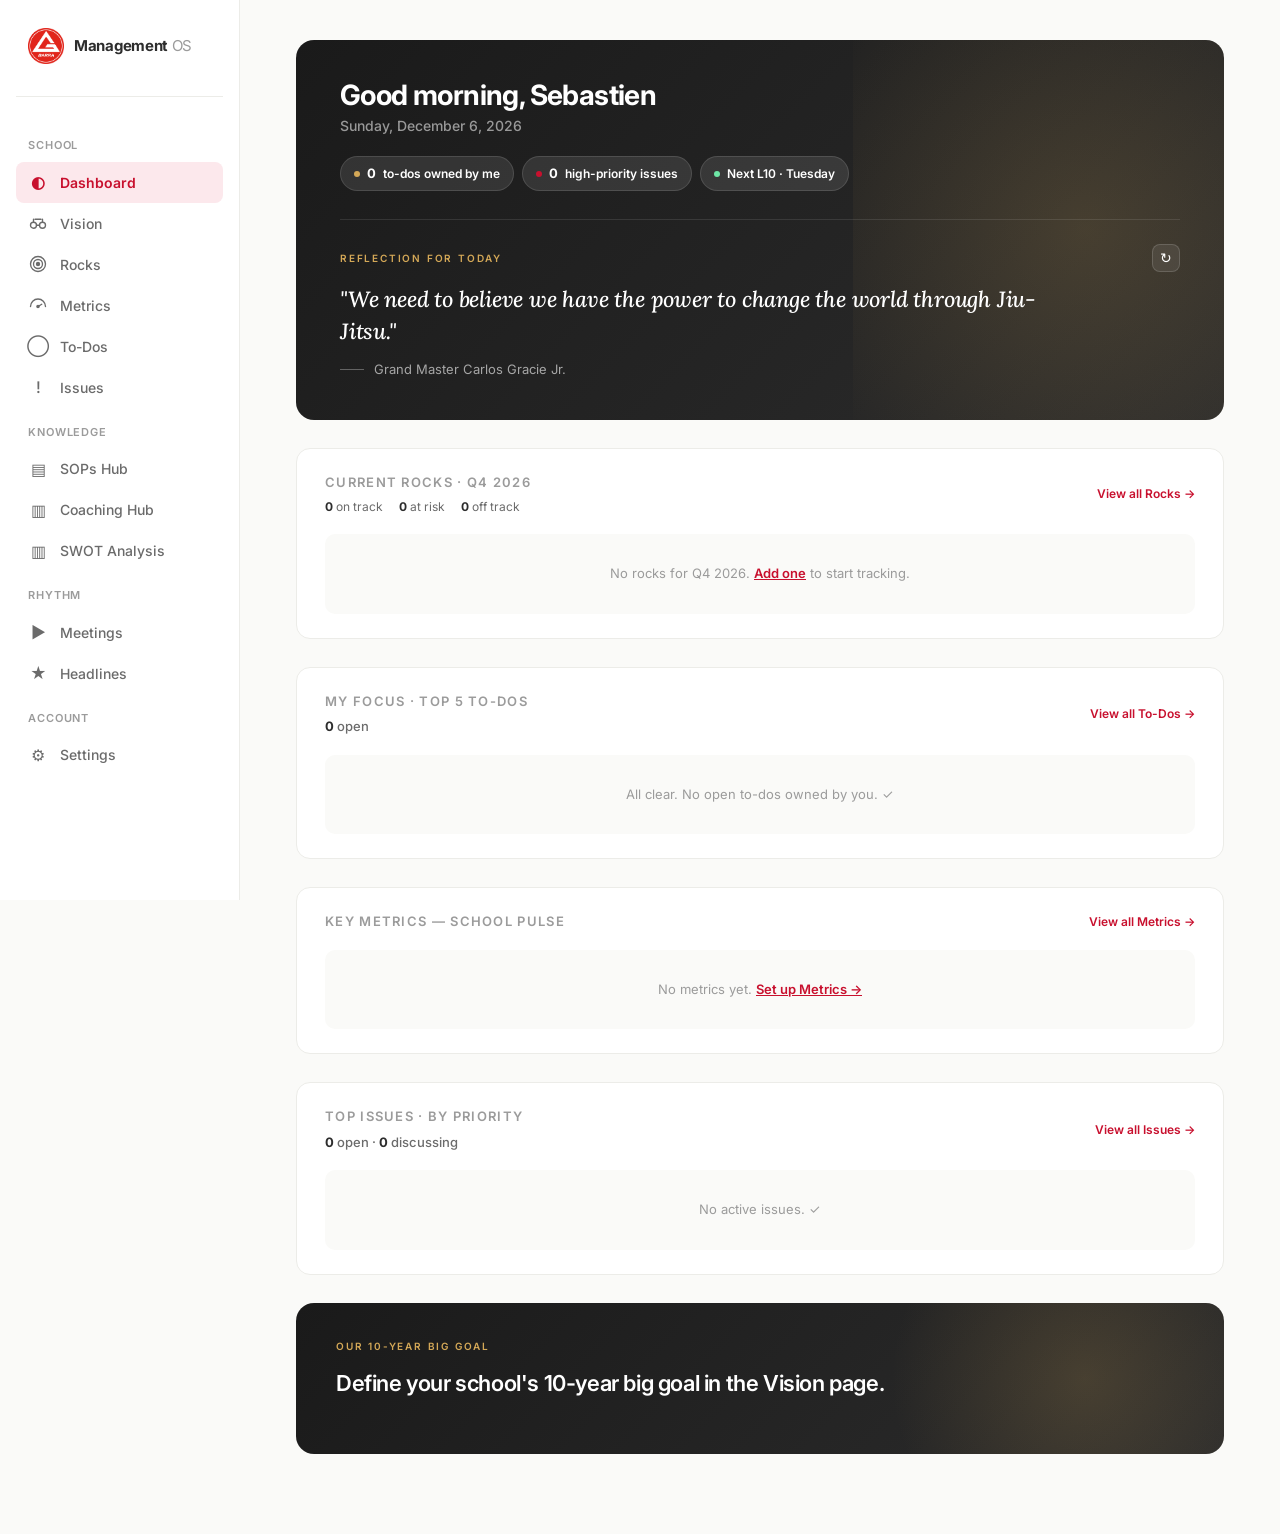
==== commit 0b1b4fdb: "Add files via upload" ====
--- a/dashboard.html
+++ b/dashboard.html
@@ -558,6 +558,7 @@
 
     <div class="nav-section">Knowledge</div>
     <div class="nav-item" onclick="location.href='sops.html'"><span class="icon">▤</span> SOPs Hub</div>
+    <div class="nav-item" onclick="location.href='coaching-hub.html'"><span class="icon">▥</span> Coaching Hub</div>
     <div class="nav-item" onclick="location.href='swot.html'"><span class="icon">▥</span> SWOT Analysis</div>
 
     <div class="nav-section">Rhythm</div>
